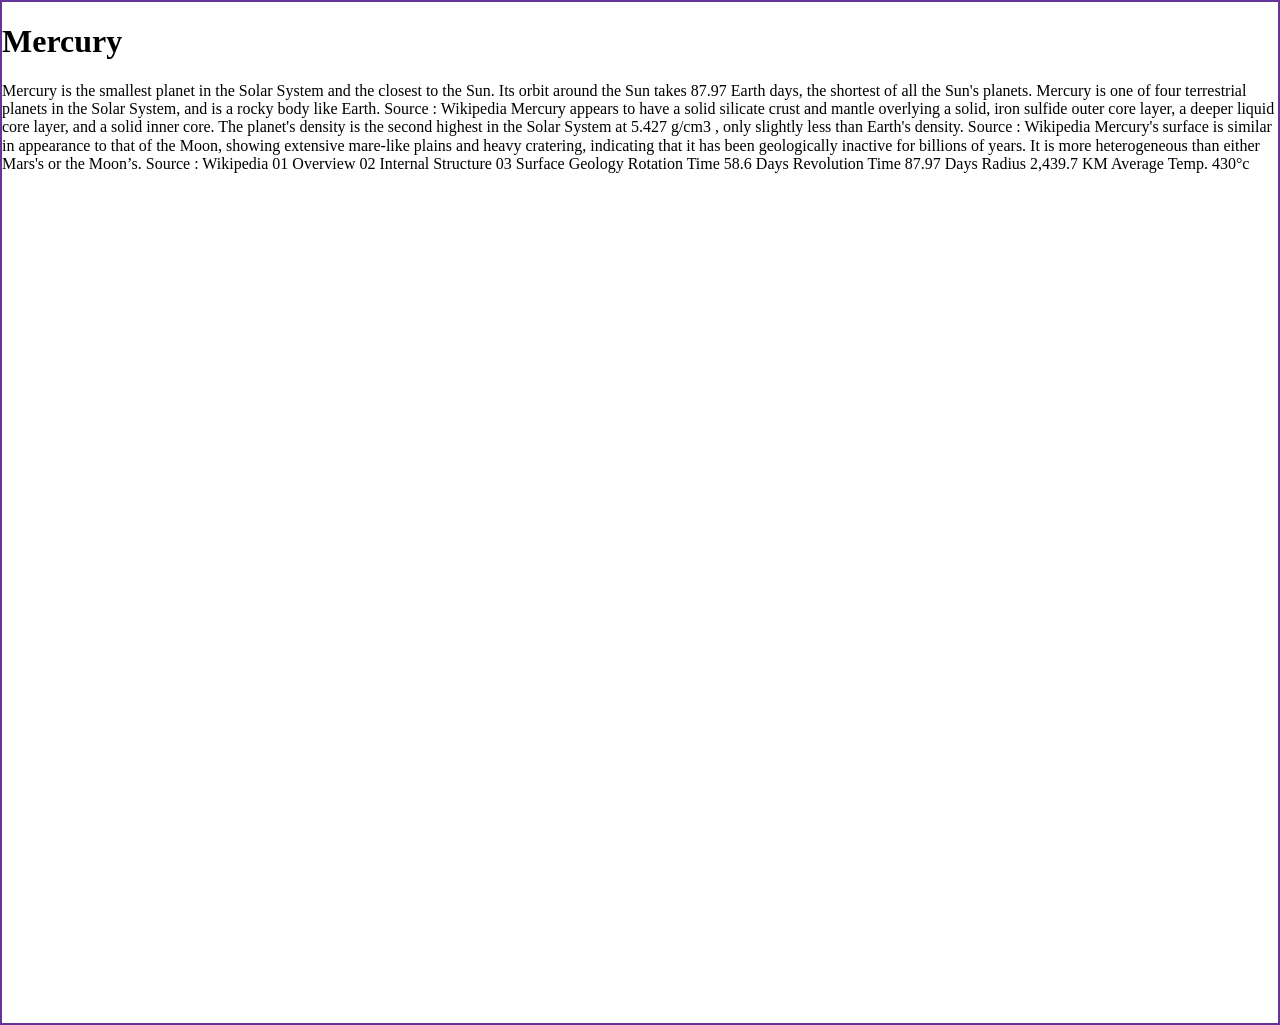
==== index.html @ 3aaebd6e "Created started files" ====
<!doctype html>
<html lang="en">
  <head>
    <meta charset="UTF-8" />
    <meta name="viewport" content="width=device-width, initial-scale=1.0" />
    <link rel="preconnect" href="https://fonts.googleapis.com" />
    <link rel="preconnect" href="https://fonts.gstatic.com" crossorigin />
    <link
      href="https://fonts.googleapis.com/css2?family=Antonio&family=League+Spartan:wght@100..900&display=swap"
      rel="stylesheet"
    />
    <link
      rel="icon"
      type="image/png"
      sizes="32x32"
      href="./assets/favicon-32x32.png"
    />

    <title>Frontend Mentor | Planets fact site</title>
    <link rel="stylesheet" href="./css/normalize.css" />
    <link rel="stylesheet" href="./css/style.css" />
  </head>
  <body>
    <div class="planet-container">
    <header class="header">

    </header>
    <main class="main">
      <h1>Mercury</h1>
      
      <!-- Обзор Содержание Начало -->
    <!-- Overview Content Start -->

    Mercury is the smallest planet in the Solar System and the closest to the
    Sun. Its orbit around the Sun takes 87.97 Earth days, the shortest of all
    the Sun's planets. Mercury is one of four terrestrial planets in the Solar
    System, and is a rocky body like Earth. Source : Wikipedia
    <!-- URL: https://en.wikipedia.org/wiki/Mercury_(planet) -->

    <!-- Overview Content End -->

    <!-- Internal Structure Content Start -->

    Mercury appears to have a solid silicate crust and mantle overlying a solid,
    iron sulfide outer core layer, a deeper liquid core layer, and a solid inner
    core. The planet's density is the second highest in the Solar System at
    5.427 g/cm3 , only slightly less than Earth's density. Source : Wikipedia
    <!-- URL: https://en.wikipedia.org/wiki/Mercury_(planet)#Internal_structure -->

    <!-- Internal Structure Content End -->

    <!-- Surface Geology Content Start -->

    Mercury's surface is similar in appearance to that of the Moon, showing
    extensive mare-like plains and heavy cratering, indicating that it has been
    geologically inactive for billions of years. It is more heterogeneous than
    either Mars's or the Moon’s. Source : Wikipedia
    <!-- URL: https://en.wikipedia.org/wiki/Mercury_(planet)#Surface_geology -->

    <!-- Surface Geology Content End -->

    01 Overview 02 Internal Structure 03 Surface Geology Rotation Time 58.6 Days
    Revolution Time 87.97 Days Radius 2,439.7 KM Average Temp. 430°c
    </main>
    </div>

    
  </body>
</html>
---- css/style.css ----
:root {
  --neutral-950: hsl(0, 0%, 0%);
  --neutral-300: hsl(0, 0%, 85%);
  --neutral-0: hsl(0, 0%, 100%);
  --aqua-100: hsl(196, 46%, 79%);
  --aqua-50: hsl(196, 83%, 93%);
  --navy: hsl(240, 67%, 8%);
  --teal: hsl(169, 73%, 44%);
  --purple: hsl(283, 67%, 71%);
  --bronze: hsl(30, 47%, 49%);
  --red: hsl(2, 68%, 53%);
  --orange: hsl(10, 63%, 51%);
  --amber: hsl(33, 82%, 61%);
  --sky: hsl(194, 48%, 49%);
}
.league-spartan-regular {
  font-family: "League Spartan", sans-serif;
  font-optical-sizing: auto;
  font-weight: 400;
  font-style: normal;
}
.league-spartan-bold {
  font-family: "League Spartan", sans-serif;
  font-optical-sizing: auto;
  font-weight: 700;
  font-style: normal;
}
.antonio-regular {
  font-family: "Antonio", sans-serif;
  font-optical-sizing: auto;
  font-weight: 400;
  font-style: normal;
}
html {
  box-sizing: border-box;
}

*,
*::before,
*::after {
  box-sizing: border-box;
}
body {
  margin: 0;
  padding: 0;
  font-size: 100%;
  font-weight: 400;
}

img {
  max-width: 100%;
  height: auto;
}

.planet-container {
  max-width: 1440px;
  width: 100%;
  margin: 0 auto;
  min-height: 1025px;
  border: 2px solid rebeccapurple;
  background-image: url("../assets/background-stars.svg");
  /* background-repeat: no-repeat; */
  /* background-size: cover; */
  /* color: var(--neutral-0); */
}
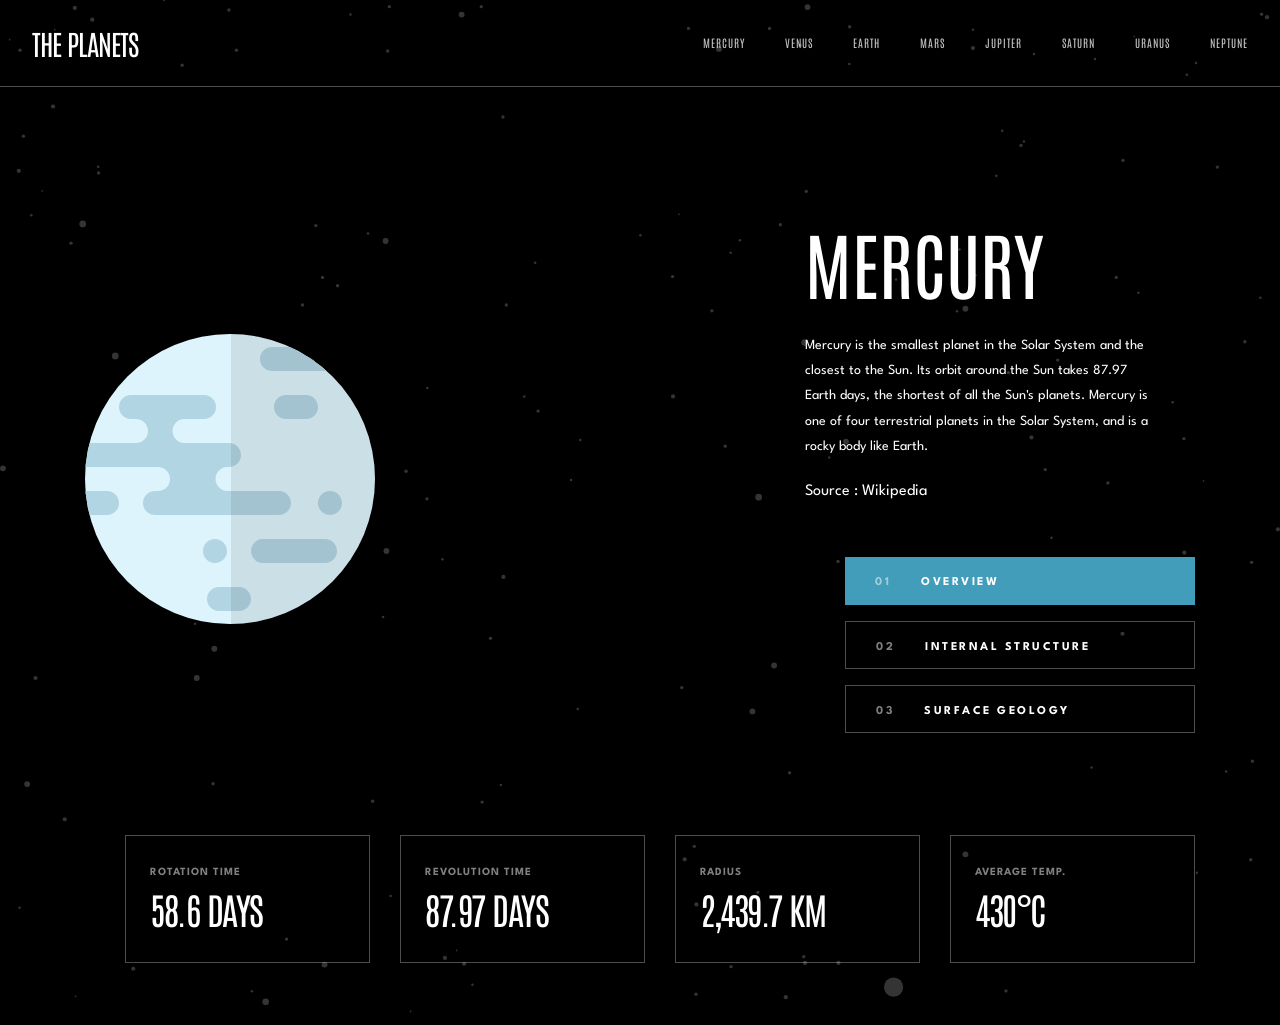
==== commit 3c00fb6b: "Crated header section" ====
--- a/index.html
+++ b/index.html
@@ -21,49 +21,157 @@
     <link rel="stylesheet" href="./css/style.css" />
   </head>
   <body>
-    <div class="planet-container">
-    <header class="header">
+    <div class="planet-container league-spartan-regular">
+      <header class="header">
+        <div class="header__container antonio-regular">
+          <a href="index.html" class="header__logo">the planets</a>
+          <button
+            id="open__button"
+            aria-label="open sidebar"
+            aria-expanded="false"
+            aria-controls="navbar"
+          >
+            <svg xmlns="http://www.w3.org/2000/svg" width="24" height="17">
+              <g fill="#FFF" fill-rule="evenodd">
+                <path d="M0 0h24v3H0zM0 7h24v3H0zM0 14h24v3H0z" />
+              </g>
+            </svg>
+          </button>
+          <nav id="navbar">
+            <ul>
+              <li><a href="index.html">Mercury</a></li>
+              <li><a href="venus.html">Venus</a></li>
+              <li><a href="earth.html">Earth</a></li>
+              <li><a href="mars.html">Mars</a></li>
+              <li><a href="jupiter.html">Jupiter</a></li>
+              <li><a href="saturn.html">Saturn</a></li>
+              <li><a href="uranus.html">Uranus</a></li>
+              <li><a href="neptune.html">Neptune</a></li>
+            </ul>
+          </nav>
+        </div>
+      </header>
+      <main class="main container">
+        <section class="planet__description">
+          <div
+            class="planet__images"
+            id="tab-panel-1"
+            role="tabpanel"
+            aria-labelledby="tab-1"
+          >
+            <img src="./assets/planet-mercury.svg" alt="planet mercury" />
+          </div>
+          <div
+            class="planet__images"
+            id="tab-panel-2"
+            role="tabpanel"
+            aria-labelledby="tab-2"
+          >
+            <img
+              src="./assets/planet-mercury-internal.svg"
+              alt="planet mercury internal"
+            />
+          </div>
+          <div
+            class="planet__images bg-images"
+            id="tab-panel-3"
+            role="tabpanel"
+            aria-labelledby="tab-3"
+          >
+            <img src="./assets/planet-mercury.svg" alt="planet mercury" />
+          </div>
 
-    </header>
-    <main class="main">
-      <h1>Mercury</h1>
-      
-      <!-- Обзор Содержание Начало -->
-    <!-- Overview Content Start -->
+          <div class="description__content">
+            <div class="description-text">
+              <h1 class="antonio-regular">Mercury</h1>
+              <p class="text">
+                Mercury is the smallest planet in the Solar System and the
+                closest to the Sun. Its orbit around the Sun takes 87.97 Earth
+                days, the shortest of all the Sun's planets. Mercury is one of
+                four terrestrial planets in the Solar System, and is a rocky
+                body like Earth.
+              </p>
+              <p class="links-planet">Source : Wikipedia</p>
+            </div>
+            <ul class="description-links" role="tablist">
+              <li>
+                <button
+                  role="tab"
+                  id="tab-1"
+                  data-tab-target="tab-panel-1"
+                  aria-selected="false"
+                  tabindex="-1"
+                >
+                  01</button
+                >Overview
+              </li>
+              <li>
+                <button
+                  role="tab"
+                  id="tab-2"
+                  data-tab-target="tab-panel-2"
+                  aria-selected="false"
+                  tabindex="-1"
+                >
+                  02</button
+                >Internal Structure
+              </li>
+              <li>
+                <button
+                  role="tab"
+                  id="tab-3"
+                  data-tab-target="tab-panel-3"
+                  aria-selected="false"
+                  tabindex="-1"
+                >
+                  03</button
+                >Surface Geology
+              </li>
+            </ul>
+          </div>
+        </section>
+        <section class="planet__data">
+          <ul class="antonio-regular">
+            <li>
+              <span class="league-spartan-bold">Rotation Time</span>58.6 Days
+            </li>
+            <li>
+              <span class="league-spartan-bold">Revolution Time</span>87.97 Days
+            </li>
+            <li><span class="league-spartan-bold">Radius</span>2,439.7 KM</li>
+            <li><span class="league-spartan-bold">Average Temp.</span>430°c</li>
+          </ul>
+        </section>
 
-    Mercury is the smallest planet in the Solar System and the closest to the
-    Sun. Its orbit around the Sun takes 87.97 Earth days, the shortest of all
-    the Sun's planets. Mercury is one of four terrestrial planets in the Solar
-    System, and is a rocky body like Earth. Source : Wikipedia
-    <!-- URL: https://en.wikipedia.org/wiki/Mercury_(planet) -->
+        <!-- Обзор Содержание Начало -->
+        <!-- Overview Content Start -->
 
-    <!-- Overview Content End -->
+        <!-- URL: https://en.wikipedia.org/wiki/Mercury_(planet) -->
 
-    <!-- Internal Structure Content Start -->
+        <!-- Overview Content End -->
 
-    Mercury appears to have a solid silicate crust and mantle overlying a solid,
-    iron sulfide outer core layer, a deeper liquid core layer, and a solid inner
-    core. The planet's density is the second highest in the Solar System at
-    5.427 g/cm3 , only slightly less than Earth's density. Source : Wikipedia
-    <!-- URL: https://en.wikipedia.org/wiki/Mercury_(planet)#Internal_structure -->
+        <!-- Internal Structure Content Start -->
 
-    <!-- Internal Structure Content End -->
+        <!-- Mercury appears to have a solid silicate crust and mantle overlying a
+        solid, iron sulfide outer core layer, a deeper liquid core layer, and a
+        solid inner core. The planet's density is the second highest in the
+        Solar System at 5.427 g/cm3 , only slightly less than Earth's density.
+        Source : Wikipedia -->
+        <!-- URL: https://en.wikipedia.org/wiki/Mercury_(planet)#Internal_structure -->
 
-    <!-- Surface Geology Content Start -->
+        <!-- Internal Structure Content End -->
 
-    Mercury's surface is similar in appearance to that of the Moon, showing
-    extensive mare-like plains and heavy cratering, indicating that it has been
-    geologically inactive for billions of years. It is more heterogeneous than
-    either Mars's or the Moon’s. Source : Wikipedia
-    <!-- URL: https://en.wikipedia.org/wiki/Mercury_(planet)#Surface_geology -->
+        <!-- Surface Geology Content Start -->
 
-    <!-- Surface Geology Content End -->
+        <!-- Mercury's surface is similar in appearance to that of the Moon, showing
+        extensive mare-like plains and heavy cratering, indicating that it has
+        been geologically inactive for billions of years. It is more
+        heterogeneous than either Mars's or the Moon’s. Source : Wikipedia -->
+        <!-- URL: https://en.wikipedia.org/wiki/Mercury_(planet)#Surface_geology -->
 
-    01 Overview 02 Internal Structure 03 Surface Geology Rotation Time 58.6 Days
-    Revolution Time 87.97 Days Radius 2,439.7 KM Average Temp. 430°c
-    </main>
+        <!-- Surface Geology Content End -->
+      </main>
     </div>
-
-    
+    <script src="app.js" defer></script>
   </body>
 </html>
--- a/css/style.css
+++ b/css/style.css
@@ -11,6 +11,7 @@
   --red: hsl(2, 68%, 53%);
   --orange: hsl(10, 63%, 51%);
   --amber: hsl(33, 82%, 61%);
+  --blue: hsl(222, 87%, 56%);
   --sky: hsl(194, 48%, 49%);
 }
 .league-spartan-regular {
@@ -51,15 +52,372 @@
   max-width: 100%;
   height: auto;
 }
-
+body,
+h1,
+h2,
+h3,
+h4,
+h5,
+h6,
+p {
+  margin: 0;
+}
+button {
+  border: none;
+  outline: none;
+}
+a {
+  text-decoration: none;
+}
+ul {
+  list-style-type: none;
+}
 .planet-container {
   max-width: 1440px;
   width: 100%;
   margin: 0 auto;
   min-height: 1025px;
-  border: 2px solid rebeccapurple;
+  background-color: var(--neutral-950);
   background-image: url("../assets/background-stars.svg");
-  /* background-repeat: no-repeat; */
-  /* background-size: cover; */
-  /* color: var(--neutral-0); */
-}
+  background-repeat: no-repeat;
+  background-size: cover;
+  color: var(--neutral-0);
+  .container {
+    max-width: 1110px;
+    margin-inline: auto;
+  }
+  .header {
+    border-bottom: 1px solid rgba(217, 217, 217, 0.35);
+    .header__container {
+      padding: 25px 32px;
+      display: flex;
+      align-items: center;
+      justify-content: space-between;
+      .header__logo {
+        font-size: 28px;
+        line-height: 130%;
+        letter-spacing: -1px;
+        text-transform: uppercase;
+        color: var(--neutral-0);
+      }
+      #open__button {
+        display: none;
+      }
+      nav {
+        ul {
+          margin: 0;
+          padding: 0;
+          display: flex;
+          align-items: center;
+          column-gap: 40px;
+          li {
+            position: relative;
+            &:hover::after {
+              position: absolute;
+              content: "";
+              width: 100%;
+              height: 2px;
+              top: -22px;
+              left: 0;
+              background-color: aliceblue;
+            }
+            &:nth-child(1):hover::after {
+              background-color: var(--sky);
+            }
+            &:nth-child(2):hover::after {
+              background-color: var(--amber);
+            }
+            &:nth-child(3):hover::after {
+              background-color: var(--purple);
+            }
+            &:nth-child(4):hover::after {
+              background-color: var(--orange);
+            }
+            &:nth-child(5):hover::after {
+              background-color: var(--red);
+            }
+            &:nth-child(6):hover::after {
+              background-color: var(--bronze);
+            }
+            &:nth-child(7):hover::after {
+              background-color: var(--teal);
+            }
+            &:nth-child(8):hover::after {
+              background-color: var(--blue);
+            }
+            a {
+              font-size: 11px;
+              text-transform: uppercase;
+              line-height: 225%;
+              letter-spacing: 1px;
+              color: var(--neutral-0);
+              opacity: 0.75;
+              transition: opacity 350ms ease-in-out;
+              &:hover {
+                opacity: 1;
+              }
+            }
+          }
+        }
+      }
+    }
+  }
+  .main {
+    .planet__description {
+      margin-block: 127px 86px;
+      display: flex;
+      align-items: center;
+      justify-content: space-between;
+      /* position: relative; */
+      .planet__images {
+        /* visibility: hidden;
+        opacity: 0; */
+        display: none;
+      }
+      .planet__images.bg-images {
+        position: relative;
+        &::after {
+          content: "";
+          position: absolute;
+          background-image: url("../assets/geology-mercury.png");
+          width: 163px;
+          height: 199px;
+          background-repeat: no-repeat;
+          background-size: cover;
+          bottom: -125px;
+          left: 65px;
+        }
+      }
+      .planet__images.active {
+        /* visibility: visible;
+        opacity: 1; */
+        display: block;
+      }
+      .description__content {
+        display: flex;
+        flex-direction: column;
+        row-gap: 40px;
+        .description-text {
+          max-width: 350px;
+          display: flex;
+          flex-direction: column;
+          align-items: flex-start;
+          h1 {
+            font-size: clamp(2.5rem, calc(1.364rem + 4.04vw), 5rem);
+            line-height: 130%;
+            text-transform: uppercase;
+            color: var(--neutral-0);
+            margin-block-end: 23px;
+          }
+          .text {
+            font-size: 14px;
+            line-height: 180%;
+            color: var(--neutral-0);
+            margin-block-end: 24px;
+          }
+          .links-planet {
+          }
+        }
+        .description-links {
+          display: flex;
+          flex-direction: column;
+          align-items: center;
+          row-gap: 16px;
+          li {
+            width: 350px;
+            height: 48px;
+            border: 1px solid rgba(217, 217, 217, 0.35);
+            font-weight: 700;
+            font-size: 12px;
+            line-height: 210%;
+            letter-spacing: 2.5px;
+            text-transform: uppercase;
+            color: var(--neutral-0);
+            padding: 12px 24px;
+            cursor: pointer;
+            transition: background 450ms ease-in-out;
+            button {
+              border: none;
+              background: transparent;
+              font-weight: 700;
+              font-size: 12px;
+              line-height: 210%;
+              letter-spacing: 2.5px;
+              color: var(--neutral-0);
+              mix-blend-mode: normal;
+              opacity: 0.5;
+              padding-inline-end: 30px;
+              cursor: pointer;
+            }
+            &:hover {
+              border: none;
+              /* background: hsl(240, 17%, 26%); */
+              background: hsl(240, 19%, 24%);
+            }
+          }
+          li:has(button.active) {
+            border: none;
+            background-color: var(--sky);
+          }
+        }
+      }
+    }
+    .planet__data {
+      ul {
+        display: flex;
+        align-items: center;
+        column-gap: 30px;
+        li {
+          width: 255px;
+          height: 128px;
+          border: 1px solid rgba(217, 217, 217, 0.35);
+          padding: 24px;
+          font-size: clamp(1.25rem, calc(0.682rem + 2.02vw), 2.5rem);
+          line-height: 130%;
+          letter-spacing: -1.5px;
+          text-transform: uppercase;
+          color: var(--neutral-0);
+          span {
+            display: block;
+            font-weight: 700;
+            font-size: 11px;
+            line-height: 225%;
+            letter-spacing: 1px;
+            color: #ffffff;
+            mix-blend-mode: normal;
+            opacity: 0.5;
+          }
+        }
+      }
+    }
+  }
+}
+
+/* 768px */
+@media (width <= 48rem) {
+  .planet-container {
+    .header {
+      .header__container {
+        flex-direction: column;
+        row-gap: 32px;
+        padding: 32px 55px;
+        nav {
+          ul {
+            column-gap: 32px;
+          }
+        }
+      }
+    }
+  }
+}
+
+/* 440px */
+@media (width <= 27.5rem) {
+  .planet-container {
+    .header {
+      .header__container {
+        padding: 16px 24px;
+        flex-direction: row;
+        #open__button {
+          display: block;
+          background: transparent;
+          cursor: pointer;
+        }
+        nav {
+          position: fixed;
+          top: 100px;
+          right: -475px;
+          width: 100%;
+          z-index: 10;
+          ul {
+            flex-direction: column;
+            align-items: flex-start;
+            gap: 41px 0;
+            padding-inline-start: 24px;
+            li {
+              /* 1. ПОЛНОСТЬЮ ОТМЕНЯЕМ ЭФФЕКТ ХОВЕРА ИЗ ДЕСКТОПА */
+              &:hover::after {
+                /* Сбрасываем десктопный top: -22px */
+                top: 0;
+                /* Фиксируем мобильную ширину круга */
+                width: 20px;
+                /* Фиксируем мобильную высоту круга */
+                height: 20px;
+              }
+              &::before {
+                position: absolute;
+                content: "";
+                width: 6px;
+                height: 8px;
+                background-image: url(../assets/icon-chevron.svg);
+                background-repeat: no-repeat;
+                top: 10px;
+                left: 325px;
+              }
+              /* 2. СТИЛИ ДЛЯ МОБИЛЬНОГО КРУЖОЧКА (БЕЗ ХОВЕРА) */
+              &::after {
+                position: absolute;
+                content: "";
+                width: 20px;
+                height: 20px;
+                border-radius: 50%;
+                top: 0;
+                left: 0;
+                background-color: aliceblue;
+              }
+              /* Цвет кружочков применяется СРАЗУ, а не при ховере */
+              &:nth-child(1)::after,
+              &:nth-child(1):hover::after {
+                background-color: var(--sky);
+              }
+              &:nth-child(2)::after,
+              &:nth-child(2):hover::after {
+                background-color: var(--amber);
+              }
+              &:nth-child(3)::after,
+              &:nth-child(3):hover::after {
+                background-color: var(--purple);
+              }
+              &:nth-child(4)::after,
+              &:nth-child(4):hover::after {
+                background-color: var(--orange);
+              }
+              &:nth-child(5)::after,
+              &:nth-child(5):hover::after {
+                background-color: var(--red);
+              }
+              &:nth-child(6)::after,
+              &:nth-child(6):hover::after {
+                background-color: var(--bronze);
+              }
+              &:nth-child(7)::after,
+              &:nth-child(7):hover::after {
+                background-color: var(--teal);
+              }
+              &:nth-child(8)::after,
+              &:nth-child(8):hover::after {
+                background-color: var(--blue);
+              }
+              a {
+                font-size: 15px;
+                line-height: 165%;
+                text-align: center;
+                letter-spacing: 1.35px;
+                color: var(--neutral-0);
+                opacity: 1;
+                padding-inline-start: 45px;
+                /* Сбрасываем изменение прозрачности ссылки при ховере на мобилке */
+                &:hover {
+                  opacity: 1;
+                }
+              }
+            }
+          }
+        }
+        nav.show {
+          right: 0;
+        }
+      }
+    }
+  }
+}
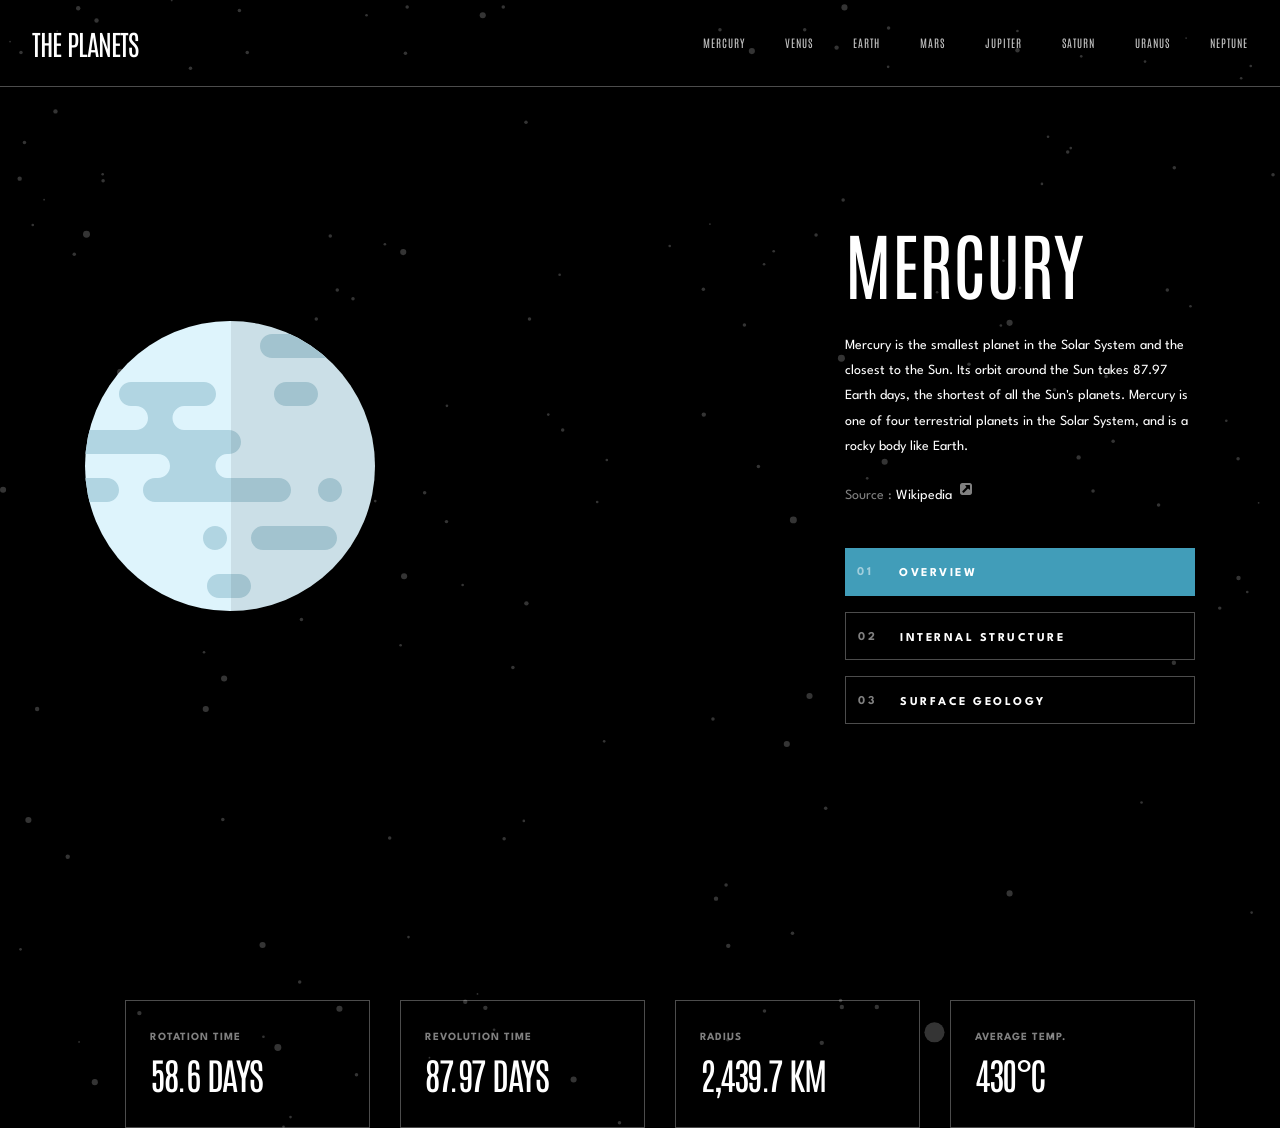
==== commit 5e7a9001: "Created main blocks" ====
--- a/index.html
+++ b/index.html
@@ -52,38 +52,19 @@
         </div>
       </header>
       <main class="main container">
-        <section class="planet__description">
-          <div
-            class="planet__images"
-            id="tab-panel-1"
-            role="tabpanel"
-            aria-labelledby="tab-1"
-          >
-            <img src="./assets/planet-mercury.svg" alt="planet mercury" />
-          </div>
-          <div
-            class="planet__images"
-            id="tab-panel-2"
-            role="tabpanel"
-            aria-labelledby="tab-2"
-          >
-            <img
-              src="./assets/planet-mercury-internal.svg"
-              alt="planet mercury internal"
-            />
-          </div>
-          <div
-            class="planet__images bg-images"
-            id="tab-panel-3"
-            role="tabpanel"
-            aria-labelledby="tab-3"
-          >
-            <img src="./assets/planet-mercury.svg" alt="planet mercury" />
-          </div>
-
+        <!-- <section class="description">
+          <h1 class="antonio-regular">Mercury</h1>
           <div class="description__content">
-            <div class="description-text">
-              <h1 class="antonio-regular">Mercury</h1>
+            <div
+              class="planet__images"
+              id="tab-panel-1"
+              role="tabpanel"
+              aria-labelledby="tab-1"
+            >
+              <img src="./assets/planet-mercury.svg" alt="planet mercury" />
+            </div>
+            <div class="description__content-text">
+              
               <p class="text">
                 Mercury is the smallest planet in the Solar System and the
                 closest to the Sun. Its orbit around the Sun takes 87.97 Earth
@@ -91,10 +72,97 @@
                 four terrestrial planets in the Solar System, and is a rocky
                 body like Earth.
               </p>
-              <p class="links-planet">Source : Wikipedia</p>
+              <a
+                class="links-planet"
+                href="https://en.wikipedia.org/wiki/Mercury_(planet)"
+                ><span>Source :</span> Wikipedia</a
+              >
+            </div>
+          </div>
+          <ul class="description-links" role="tablist">
+            <li role="presentation">
+              <button
+                role="tab"
+                id="tab-1"
+                data-tab-target="tab-panel-1"
+                aria-selected="false"
+                tabindex="-1"
+              >
+                Overview
+              </button>
+            </li>
+            <li role="presentation">
+              <button
+                role="tab"
+                id="tab-2"
+                data-tab-target="tab-panel-2"
+                aria-selected="false"
+                tabindex="-1"
+              >
+                Internal Structure
+              </button>
+            </li>
+            <li role="presentation">
+              <button
+                role="tab"
+                id="tab-3"
+                data-tab-target="tab-panel-3"
+                aria-selected="false"
+                tabindex="-1"
+              >
+                Surface Geology
+              </button>
+            </li>
+          </ul>
+        </section> -->
+        <section class="planet__description">
+          
+          <div
+            class="planet__images"
+            id="tab-panel-1"
+            role="tabpanel"
+            aria-labelledby="tab-1"
+          >
+            <img src="./assets/planet-mercury.svg" alt="planet mercury" />
+          </div>
+          <div
+            class="planet__images"
+            id="tab-panel-2"
+            role="tabpanel"
+            aria-labelledby="tab-2"
+          >
+            <img
+              src="./assets/planet-mercury-internal.svg"
+              alt="planet mercury internal"
+            />
+          </div>
+          <div
+            class="planet__images bg-images"
+            id="tab-panel-3"
+            role="tabpanel"
+            aria-labelledby="tab-3"
+          >
+            <img src="./assets/planet-mercury.svg" alt="planet mercury" />
+          </div>
+
+          <div class="description__content">
+            <h1 class="antonio-regular">Mercury</h1>
+            <div class="description-text">
+              <p class="text">
+                Mercury is the smallest planet in the Solar System and the
+                closest to the Sun. Its orbit around the Sun takes 87.97 Earth
+                days, the shortest of all the Sun's planets. Mercury is one of
+                four terrestrial planets in the Solar System, and is a rocky
+                body like Earth.
+              </p>
+              <a
+                class="links-planet"
+                href="https://en.wikipedia.org/wiki/Mercury_(planet)"
+                ><span>Source :</span> Wikipedia</a
+              >
             </div>
             <ul class="description-links" role="tablist">
-              <li>
+              <li role="presentation">
                 <button
                   role="tab"
                   id="tab-1"
@@ -102,10 +170,10 @@
                   aria-selected="false"
                   tabindex="-1"
                 >
-                  01</button
-                >Overview
+                  Overview
+                </button>
               </li>
-              <li>
+              <li role="presentation">
                 <button
                   role="tab"
                   id="tab-2"
@@ -113,10 +181,10 @@
                   aria-selected="false"
                   tabindex="-1"
                 >
-                  02</button
-                >Internal Structure
+                  Internal Structure
+                </button>
               </li>
-              <li>
+              <li role="presentation">
                 <button
                   role="tab"
                   id="tab-3"
@@ -124,8 +192,8 @@
                   aria-selected="false"
                   tabindex="-1"
                 >
-                  03</button
-                >Surface Geology
+                  Surface Geology
+                </button>
               </li>
             </ul>
           </div>
--- a/css/style.css
+++ b/css/style.css
@@ -59,7 +59,8 @@
 h4,
 h5,
 h6,
-p {
+p,
+ul {
   margin: 0;
 }
 button {
@@ -168,6 +169,7 @@
       display: flex;
       align-items: center;
       justify-content: space-between;
+
       /* position: relative; */
       .planet__images {
         /* visibility: hidden;
@@ -196,19 +198,20 @@
       .description__content {
         display: flex;
         flex-direction: column;
-        row-gap: 40px;
+        /* row-gap: 40px; */
+        h1 {
+          font-size: clamp(2.5rem, calc(1.364rem + 4.04vw), 5rem);
+          line-height: 130%;
+          text-transform: uppercase;
+          color: var(--neutral-0);
+          margin-block-end: 23px;
+        }
         .description-text {
           max-width: 350px;
-          display: flex;
-          flex-direction: column;
-          align-items: flex-start;
-          h1 {
-            font-size: clamp(2.5rem, calc(1.364rem + 4.04vw), 5rem);
-            line-height: 130%;
-            text-transform: uppercase;
-            color: var(--neutral-0);
-            margin-block-end: 23px;
-          }
+          margin-block-end: 40px;
+          /* display: flex; */
+          /* flex-direction: column; */
+          /* align-items: flex-start; */
           .text {
             font-size: 14px;
             line-height: 180%;
@@ -216,6 +219,27 @@
             margin-block-end: 24px;
           }
           .links-planet {
+            font-size: 14px;
+            line-height: 180%;
+            color: var(--neutral-0);
+            position: relative;
+            span {
+              font-size: 14px;
+              line-height: 180%;
+              color: var(--neutral-0);
+              mix-blend-mode: normal;
+              opacity: 0.5;
+            }
+            &::after {
+              position: absolute;
+              content: "";
+              width: 12px;
+              height: 12px;
+              background-image: url("../assets/icon-source.svg");
+              background-repeat: no-repeat;
+              left: 115px;
+              bottom: 7px;
+            }
           }
         }
         .description-links {
@@ -223,19 +247,35 @@
           flex-direction: column;
           align-items: center;
           row-gap: 16px;
+          padding-inline-start: 0;
           li {
             width: 350px;
             height: 48px;
             border: 1px solid rgba(217, 217, 217, 0.35);
-            font-weight: 700;
-            font-size: 12px;
-            line-height: 210%;
-            letter-spacing: 2.5px;
-            text-transform: uppercase;
-            color: var(--neutral-0);
             padding: 12px 24px;
             cursor: pointer;
             transition: background 450ms ease-in-out;
+            position: relative;
+            /* Increment the counter for each li */
+            counter-increment: numbers;
+            &::before {
+              position: absolute;
+              /* Key change: set format to leading zero */
+              content: counter(numbers, decimal-leading-zero);
+              left: 12px;
+              font-weight: 700;
+              font-size: 12px;
+              line-height: 210%;
+              letter-spacing: 2.5px;
+              color: var(--neutral-0);
+              mix-blend-mode: normal;
+              opacity: 0.5;
+            }
+            &:hover {
+              border: none;
+              /* background: hsl(240, 17%, 26%); */
+              background: hsl(240, 19%, 24%);
+            }
             button {
               border: none;
               background: transparent;
@@ -243,16 +283,10 @@
               font-size: 12px;
               line-height: 210%;
               letter-spacing: 2.5px;
+              text-transform: uppercase;
               color: var(--neutral-0);
-              mix-blend-mode: normal;
-              opacity: 0.5;
-              padding-inline-end: 30px;
+              padding-inline-start: 30px;
               cursor: pointer;
-            }
-            &:hover {
-              border: none;
-              /* background: hsl(240, 17%, 26%); */
-              background: hsl(240, 19%, 24%);
             }
           }
           li:has(button.active) {
@@ -262,7 +296,9 @@
         }
       }
     }
+
     .planet__data {
+      padding-block-start: 190px;
       ul {
         display: flex;
         align-items: center;
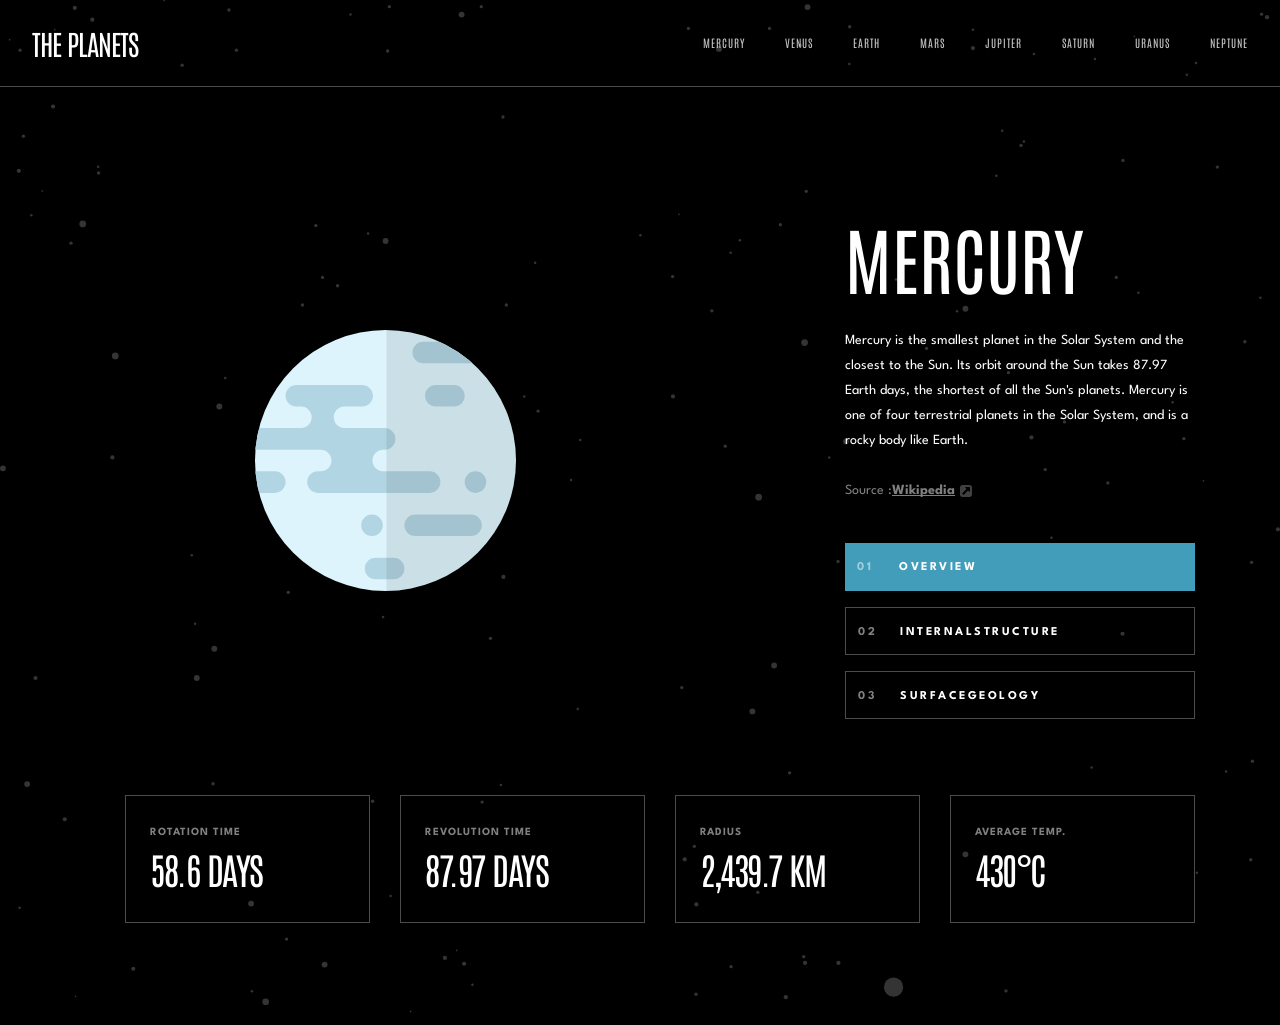
==== commit 8c4efee4: "Created mobile version" ====
--- a/index.html
+++ b/index.html
@@ -52,19 +52,42 @@
         </div>
       </header>
       <main class="main container">
-        <!-- <section class="description">
-          <h1 class="antonio-regular">Mercury</h1>
+        <section class="planet__description">
+          <div
+            class="planet__images"
+            id="tab-panel-1"
+            role="tabpanel"
+            aria-labelledby="tab-1"
+          >
+            <img src="./assets/planet-mercury.svg" alt="planet mercury" />
+          </div>
+          <div
+            class="planet__images"
+            id="tab-panel-2"
+            role="tabpanel"
+            aria-labelledby="tab-2"
+          >
+            <img
+              src="./assets/planet-mercury-internal.svg"
+              alt="planet mercury internal"
+            />
+          </div>
+          <div
+            class="planet__images bg-images"
+            id="tab-panel-3"
+            role="tabpanel"
+            aria-labelledby="tab-3"
+          >
+            <img src="./assets/planet-mercury.svg" alt="planet mercury" />
+          </div>
           <div class="description__content">
             <div
-              class="planet__images"
-              id="tab-panel-1"
+              class="description-text"
+              id="tab-info-1"
               role="tabpanel"
               aria-labelledby="tab-1"
             >
-              <img src="./assets/planet-mercury.svg" alt="planet mercury" />
-            </div>
-            <div class="description__content-text">
-              
+              <h1 class="antonio-regular">Mercury</h1>
               <p class="text">
                 Mercury is the smallest planet in the Solar System and the
                 closest to the Sun. Its orbit around the Sun takes 87.97 Earth
@@ -75,91 +98,51 @@
               <a
                 class="links-planet"
                 href="https://en.wikipedia.org/wiki/Mercury_(planet)"
-                ><span>Source :</span> Wikipedia</a
-              >
+                target="_blank"
+                >Source :<span class="league-spartan-bold">Wikipedia</span>
+              </a>
             </div>
-          </div>
-          <ul class="description-links" role="tablist">
-            <li role="presentation">
-              <button
-                role="tab"
-                id="tab-1"
-                data-tab-target="tab-panel-1"
-                aria-selected="false"
-                tabindex="-1"
-              >
-                Overview
-              </button>
-            </li>
-            <li role="presentation">
-              <button
-                role="tab"
-                id="tab-2"
-                data-tab-target="tab-panel-2"
-                aria-selected="false"
-                tabindex="-1"
-              >
-                Internal Structure
-              </button>
-            </li>
-            <li role="presentation">
-              <button
-                role="tab"
-                id="tab-3"
-                data-tab-target="tab-panel-3"
-                aria-selected="false"
-                tabindex="-1"
-              >
-                Surface Geology
-              </button>
-            </li>
-          </ul>
-        </section> -->
-        <section class="planet__description">
-          
-          <div
-            class="planet__images"
-            id="tab-panel-1"
-            role="tabpanel"
-            aria-labelledby="tab-1"
-          >
-            <img src="./assets/planet-mercury.svg" alt="planet mercury" />
-          </div>
-          <div
-            class="planet__images"
-            id="tab-panel-2"
-            role="tabpanel"
-            aria-labelledby="tab-2"
-          >
-            <img
-              src="./assets/planet-mercury-internal.svg"
-              alt="planet mercury internal"
-            />
-          </div>
-          <div
-            class="planet__images bg-images"
-            id="tab-panel-3"
-            role="tabpanel"
-            aria-labelledby="tab-3"
-          >
-            <img src="./assets/planet-mercury.svg" alt="planet mercury" />
-          </div>
-
-          <div class="description__content">
-            <h1 class="antonio-regular">Mercury</h1>
-            <div class="description-text">
+            <div
+              class="description-text"
+              id="tab-info-2"
+              role="tabpanel"
+              aria-labelledby="tab-2"
+            >
+              <h1 class="antonio-regular">Mercury</h1>
               <p class="text">
-                Mercury is the smallest planet in the Solar System and the
-                closest to the Sun. Its orbit around the Sun takes 87.97 Earth
-                days, the shortest of all the Sun's planets. Mercury is one of
-                four terrestrial planets in the Solar System, and is a rocky
-                body like Earth.
+                Mercury appears to have a solid silicate crust and mantle
+                overlying a solid, iron sulfide outer core layer, a deeper
+                liquid core layer, and a solid inner core. The planet's density
+                is the second highest in the Solar System at 5.427 g/cm3 , only
+                slightly less than Earth's density.
               </p>
               <a
                 class="links-planet"
-                href="https://en.wikipedia.org/wiki/Mercury_(planet)"
-                ><span>Source :</span> Wikipedia</a
-              >
+                href="https://en.wikipedia.org/wiki/Mercury_(planet)#Internal_structure"
+                target="_blank"
+                >Source :<span class="league-spartan-bold">Wikipedia</span>
+              </a>
+            </div>
+            <div
+              class="description-text"
+              id="tab-info-3"
+              role="tabpanel"
+              aria-labelledby="tab-3"
+            >
+              <h1 class="antonio-regular">Mercury</h1>
+              <p class="text">
+                Mercury's surface is similar in appearance to that of the Moon,
+                showing extensive mare-like plains and heavy cratering,
+                indicating that it has been geologically inactive for billions
+                of years. It is more heterogeneous than either Mars's or the
+                Moon’s.
+              </p>
+              <a
+                class="links-planet"
+                href="https://en.wikipedia.org/wiki/Mercury_(planet)#Surface_geology"
+                target="_blank"
+                >Source :<span class="league-spartan-bold">Wikipedia</span>
+              </a>
             </div>
             <ul class="description-links" role="tablist">
               <li role="presentation">
@@ -167,6 +150,7 @@
                   role="tab"
                   id="tab-1"
                   data-tab-target="tab-panel-1"
+                  data-info-target="tab-info-1"
                   aria-selected="false"
                   tabindex="-1"
                 >
@@ -178,10 +162,11 @@
                   role="tab"
                   id="tab-2"
                   data-tab-target="tab-panel-2"
+                  data-info-target="tab-info-2"
                   aria-selected="false"
                   tabindex="-1"
                 >
-                  Internal Structure
+                  <span>Internal</span>Structure
                 </button>
               </li>
               <li role="presentation">
@@ -189,16 +174,18 @@
                   role="tab"
                   id="tab-3"
                   data-tab-target="tab-panel-3"
+                  data-info-target="tab-info-3"
                   aria-selected="false"
                   tabindex="-1"
                 >
-                  Surface Geology
+                  <span>Surface</span>Geology
                 </button>
               </li>
             </ul>
           </div>
         </section>
-        <section class="planet__data">
+      </main>
+      <footer class="footer container">
           <ul class="antonio-regular">
             <li>
               <span class="league-spartan-bold">Rotation Time</span>58.6 Days
@@ -209,36 +196,7 @@
             <li><span class="league-spartan-bold">Radius</span>2,439.7 KM</li>
             <li><span class="league-spartan-bold">Average Temp.</span>430°c</li>
           </ul>
-        </section>
-
-        <!-- Обзор Содержание Начало -->
-        <!-- Overview Content Start -->
-
-        <!-- URL: https://en.wikipedia.org/wiki/Mercury_(planet) -->
-
-        <!-- Overview Content End -->
-
-        <!-- Internal Structure Content Start -->
-
-        <!-- Mercury appears to have a solid silicate crust and mantle overlying a
-        solid, iron sulfide outer core layer, a deeper liquid core layer, and a
-        solid inner core. The planet's density is the second highest in the
-        Solar System at 5.427 g/cm3 , only slightly less than Earth's density.
-        Source : Wikipedia -->
-        <!-- URL: https://en.wikipedia.org/wiki/Mercury_(planet)#Internal_structure -->
-
-        <!-- Internal Structure Content End -->
-
-        <!-- Surface Geology Content Start -->
-
-        <!-- Mercury's surface is similar in appearance to that of the Moon, showing
-        extensive mare-like plains and heavy cratering, indicating that it has
-        been geologically inactive for billions of years. It is more
-        heterogeneous than either Mars's or the Moon’s. Source : Wikipedia -->
-        <!-- URL: https://en.wikipedia.org/wiki/Mercury_(planet)#Surface_geology -->
-
-        <!-- Surface Geology Content End -->
-      </main>
+      </footer>
     </div>
     <script src="app.js" defer></script>
   </body>
--- a/css/style.css
+++ b/css/style.css
@@ -60,7 +60,8 @@
 h5,
 h6,
 p,
-ul {
+ul,
+button {
   margin: 0;
 }
 button {
@@ -165,16 +166,19 @@
   }
   .main {
     .planet__description {
-      margin-block: 127px 86px;
+      /* margin-block: 127px 86px; */
+      margin-block: clamp(94px, calc(79px + 3.333vw), 127px)
+        clamp(28px, calc(1.636px + 5.859vw), 86px);
+      padding-inline-start: 170px;
       display: flex;
       align-items: center;
       justify-content: space-between;
-
-      /* position: relative; */
       .planet__images {
-        /* visibility: hidden;
-        opacity: 0; */
         display: none;
+        img {
+          width: clamp(111px, calc(29.636px + 18.081vw), 290px);
+          height: clamp(111px, calc(29.636px + 18.081vw), 290px);
+        }
       }
       .planet__images.bg-images {
         position: relative;
@@ -182,8 +186,10 @@
           content: "";
           position: absolute;
           background-image: url("../assets/geology-mercury.png");
-          width: 163px;
-          height: 199px;
+          /* width: 163px; */
+          width: clamp(82px, calc(45.182px + 8.182vw), 163px);
+          /* height: 199px; */
+          height: clamp(100px, calc(55px + 10vw), 199px);
           background-repeat: no-repeat;
           background-size: cover;
           bottom: -125px;
@@ -191,27 +197,23 @@
         }
       }
       .planet__images.active {
-        /* visibility: visible;
-        opacity: 1; */
         display: block;
       }
       .description__content {
         display: flex;
         flex-direction: column;
-        /* row-gap: 40px; */
-        h1 {
-          font-size: clamp(2.5rem, calc(1.364rem + 4.04vw), 5rem);
-          line-height: 130%;
-          text-transform: uppercase;
-          color: var(--neutral-0);
-          margin-block-end: 23px;
-        }
         .description-text {
-          max-width: 350px;
+          /* max-width: 350px; */
+          max-width: clamp(327px, calc(316.545px + 2.323vw), 350px);
           margin-block-end: 40px;
-          /* display: flex; */
-          /* flex-direction: column; */
-          /* align-items: flex-start; */
+          display: none;
+          h1 {
+            font-size: clamp(2.5rem, calc(1.364rem + 4.04vw), 5rem);
+            line-height: 130%;
+            text-transform: uppercase;
+            color: var(--neutral-0);
+            margin-block-end: 23px;
+          }
           .text {
             font-size: 14px;
             line-height: 180%;
@@ -222,13 +224,15 @@
             font-size: 14px;
             line-height: 180%;
             color: var(--neutral-0);
+            mix-blend-mode: normal;
+            opacity: 0.5;
             position: relative;
             span {
               font-size: 14px;
               line-height: 180%;
               color: var(--neutral-0);
-              mix-blend-mode: normal;
-              opacity: 0.5;
+              text-decoration: underline;
+              text-decoration-skip-ink: none;
             }
             &::after {
               position: absolute;
@@ -238,9 +242,12 @@
               background-image: url("../assets/icon-source.svg");
               background-repeat: no-repeat;
               left: 115px;
-              bottom: 7px;
-            }
-          }
+              bottom: 0;
+            }
+          }
+        }
+        .description-text.active {
+          display: block;
         }
         .description-links {
           display: flex;
@@ -273,12 +280,12 @@
             }
             &:hover {
               border: none;
-              /* background: hsl(240, 17%, 26%); */
               background: hsl(240, 19%, 24%);
             }
             button {
               border: none;
               background: transparent;
+              padding: 0;
               font-weight: 700;
               font-size: 12px;
               line-height: 210%;
@@ -296,33 +303,34 @@
         }
       }
     }
-
-    .planet__data {
-      padding-block-start: 190px;
-      ul {
-        display: flex;
-        align-items: center;
-        column-gap: 30px;
-        li {
-          width: 255px;
-          height: 128px;
-          border: 1px solid rgba(217, 217, 217, 0.35);
-          padding: 24px;
-          font-size: clamp(1.25rem, calc(0.682rem + 2.02vw), 2.5rem);
-          line-height: 130%;
-          letter-spacing: -1.5px;
-          text-transform: uppercase;
-          color: var(--neutral-0);
-          span {
-            display: block;
-            font-weight: 700;
-            font-size: 11px;
-            line-height: 225%;
-            letter-spacing: 1px;
-            color: #ffffff;
-            mix-blend-mode: normal;
-            opacity: 0.5;
-          }
+  }
+  .footer {
+    ul {
+      display: flex;
+      align-items: center;
+      column-gap: 30px;
+      li {
+        width: 255px;
+        /* width: clamp(255px, calc(359.727px - 7.273vw), 327px); */
+        height: 128px;
+        /* height: clamp(48px, calc(15.273px + 7.273vw), 120px); */
+        border: 1px solid rgba(217, 217, 217, 0.35);
+        padding: 24px;
+        /* padding: 24px clamp(11px, calc(5.091px + 1.313vw), 24px); */
+        font-size: clamp(1.25rem, calc(0.682rem + 2.02vw), 2.5rem);
+        line-height: 130%;
+        letter-spacing: -1.5px;
+        text-transform: uppercase;
+        color: var(--neutral-0);
+        span {
+          display: block;
+          font-weight: 700;
+          font-size: 11px;
+          line-height: 225%;
+          letter-spacing: 1px;
+          color: #ffffff;
+          mix-blend-mode: normal;
+          opacity: 0.5;
         }
       }
     }
@@ -331,6 +339,9 @@
 
 /* 768px */
 @media (width <= 48rem) {
+  .container {
+    max-width: 686px;
+  }
   .planet-container {
     .header {
       .header__container {
@@ -344,12 +355,55 @@
         }
       }
     }
+    .main {
+      .planet__description {
+        flex-direction: column;
+        padding-inline-start: 0;
+        row-gap: 130px;
+        .planet__images.bg-images {
+          &::after {
+            bottom: -90px;
+            left: 30px;
+          }
+        }
+        .description__content {
+          flex-direction: row;
+          column-gap: 69px;
+          align-items: baseline;
+          .description-text {
+            margin-block-end: 0;
+            .text {
+              margin-block-end: 32px;
+            }
+          }
+          .description-links {
+            li {
+              width: 281px;
+              height: 40px;
+            }
+          }
+        }
+      }
+    }
+    .footer {
+      ul {
+        column-gap: 10px;
+        li {
+          width: 164px;
+          height: 88px;
+          padding: 17px 16px;
+        }
+      }
+    }
   }
 }
 
 /* 440px */
 @media (width <= 27.5rem) {
   .planet-container {
+    .container {
+      max-width: 327px;
+    }
     .header {
       .header__container {
         padding: 16px 24px;
@@ -455,5 +509,81 @@
         }
       }
     }
-  }
-}
+    .main {
+      .planet__description {
+        row-gap: 98px;
+        .planet__images.bg-images {
+          &::after {
+            bottom: -70px;
+            left: 15px;
+          }
+        }
+        .description__content {
+          text-align: center;
+          .description-text {
+            h1 {
+              margin-block-end: 16px;
+            }
+          }
+          .description-links {
+            max-width: 336px;
+            width: 100%;
+            flex-direction: row;
+            justify-content: space-between;
+            gap: 48px 0;
+            position: absolute;
+            top: 75px;
+            border-bottom: 1px solid rgba(217, 217, 217, 0.35);
+            li {
+              width: 80px;
+              height: 25px;
+              border: none;
+              padding: 0;
+              &::before {
+                display: none;
+              }
+              &:hover {
+                border: none;
+                background: transparent;
+              }
+              button {
+                font-size: 9px;
+                line-height: 275%;
+                text-align: center;
+                letter-spacing: 2px;
+                padding: 0;
+                mix-blend-mode: normal;
+                opacity: 0.5;
+                span {
+                  display: none;
+                }
+              }
+            }
+
+            li:has(button.active) {
+              border: none;
+              background-color: transparent;
+              border-bottom: 2px solid var(--sky);
+              opacity: 1;
+            }
+          }
+        }
+      }
+    }
+    .footer {
+      ul {
+        flex-direction: column;
+        gap: 8px 0;
+        padding: 0;
+        li {
+          width: 327px;
+          height: 48px;
+          padding: 11px 24px;
+          display: flex;
+          align-items: center;
+          justify-content: space-between;
+        }
+      }
+    }
+  }
+}
